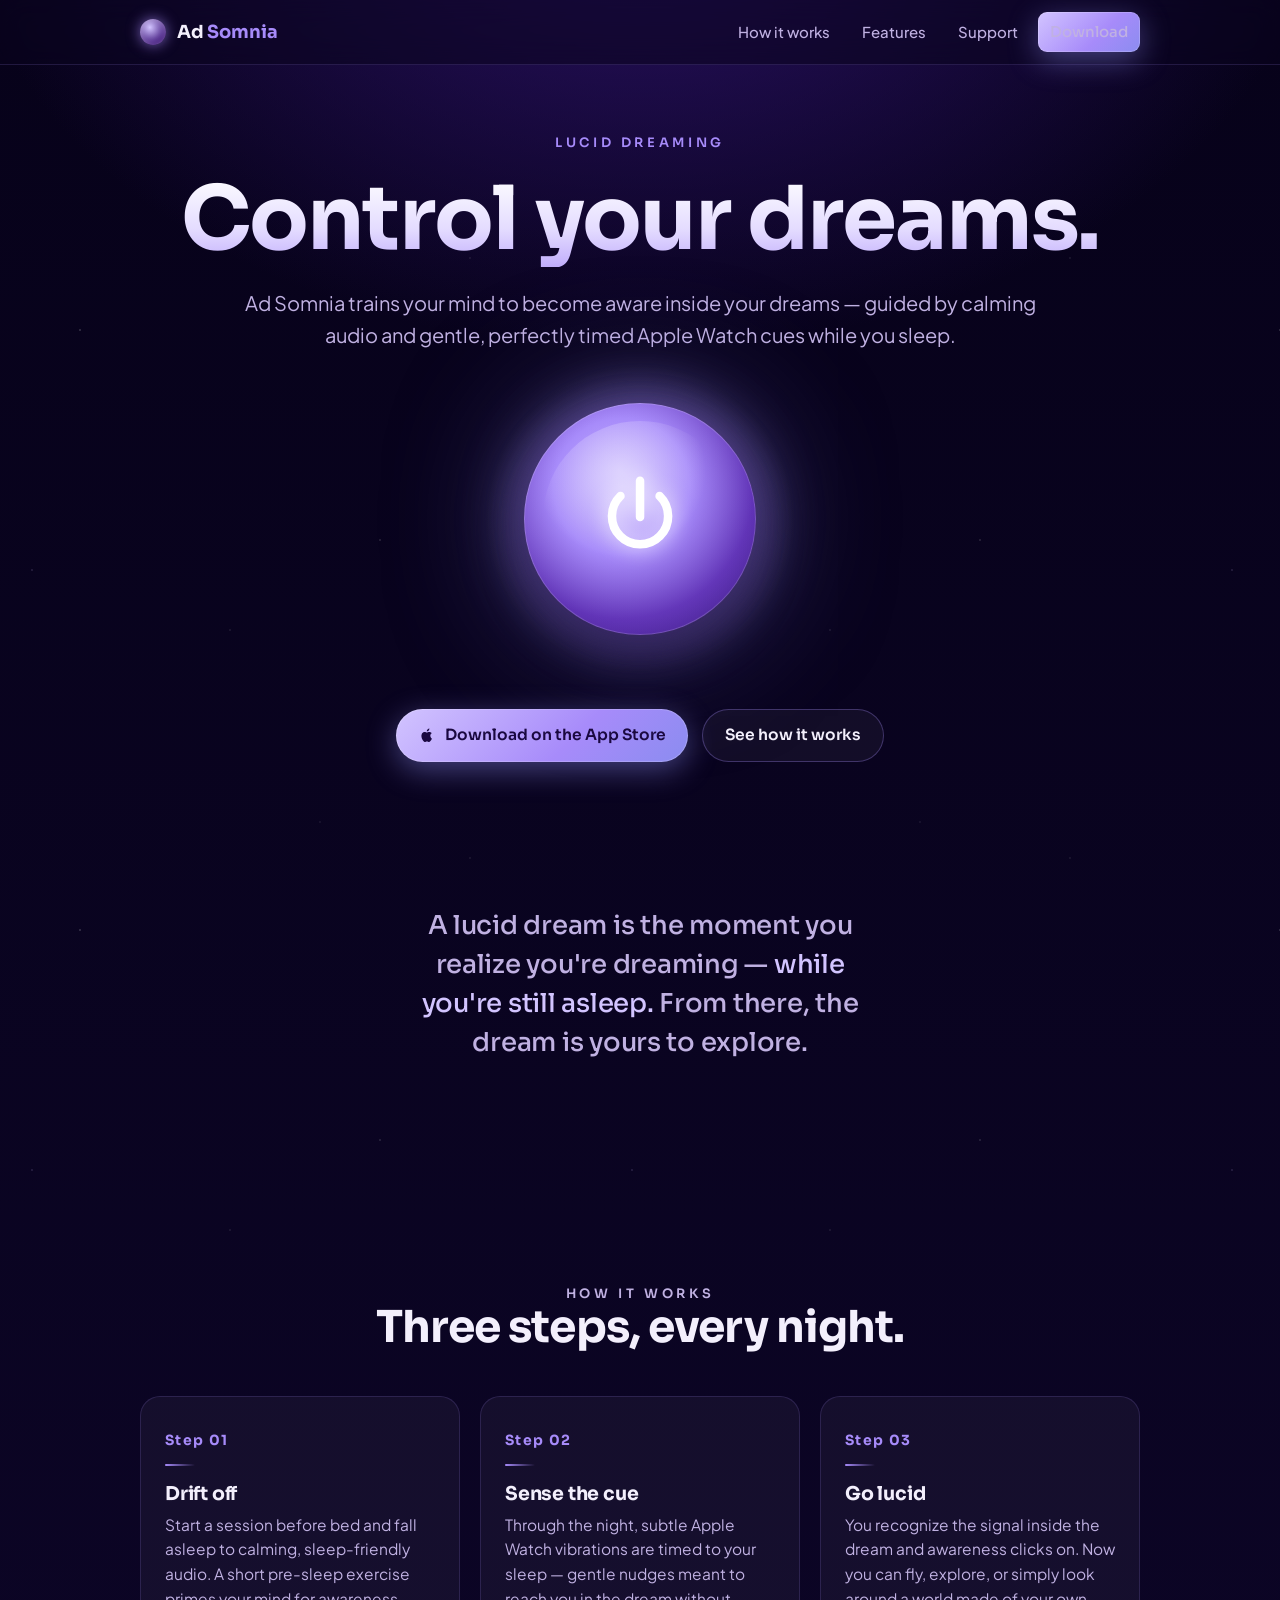
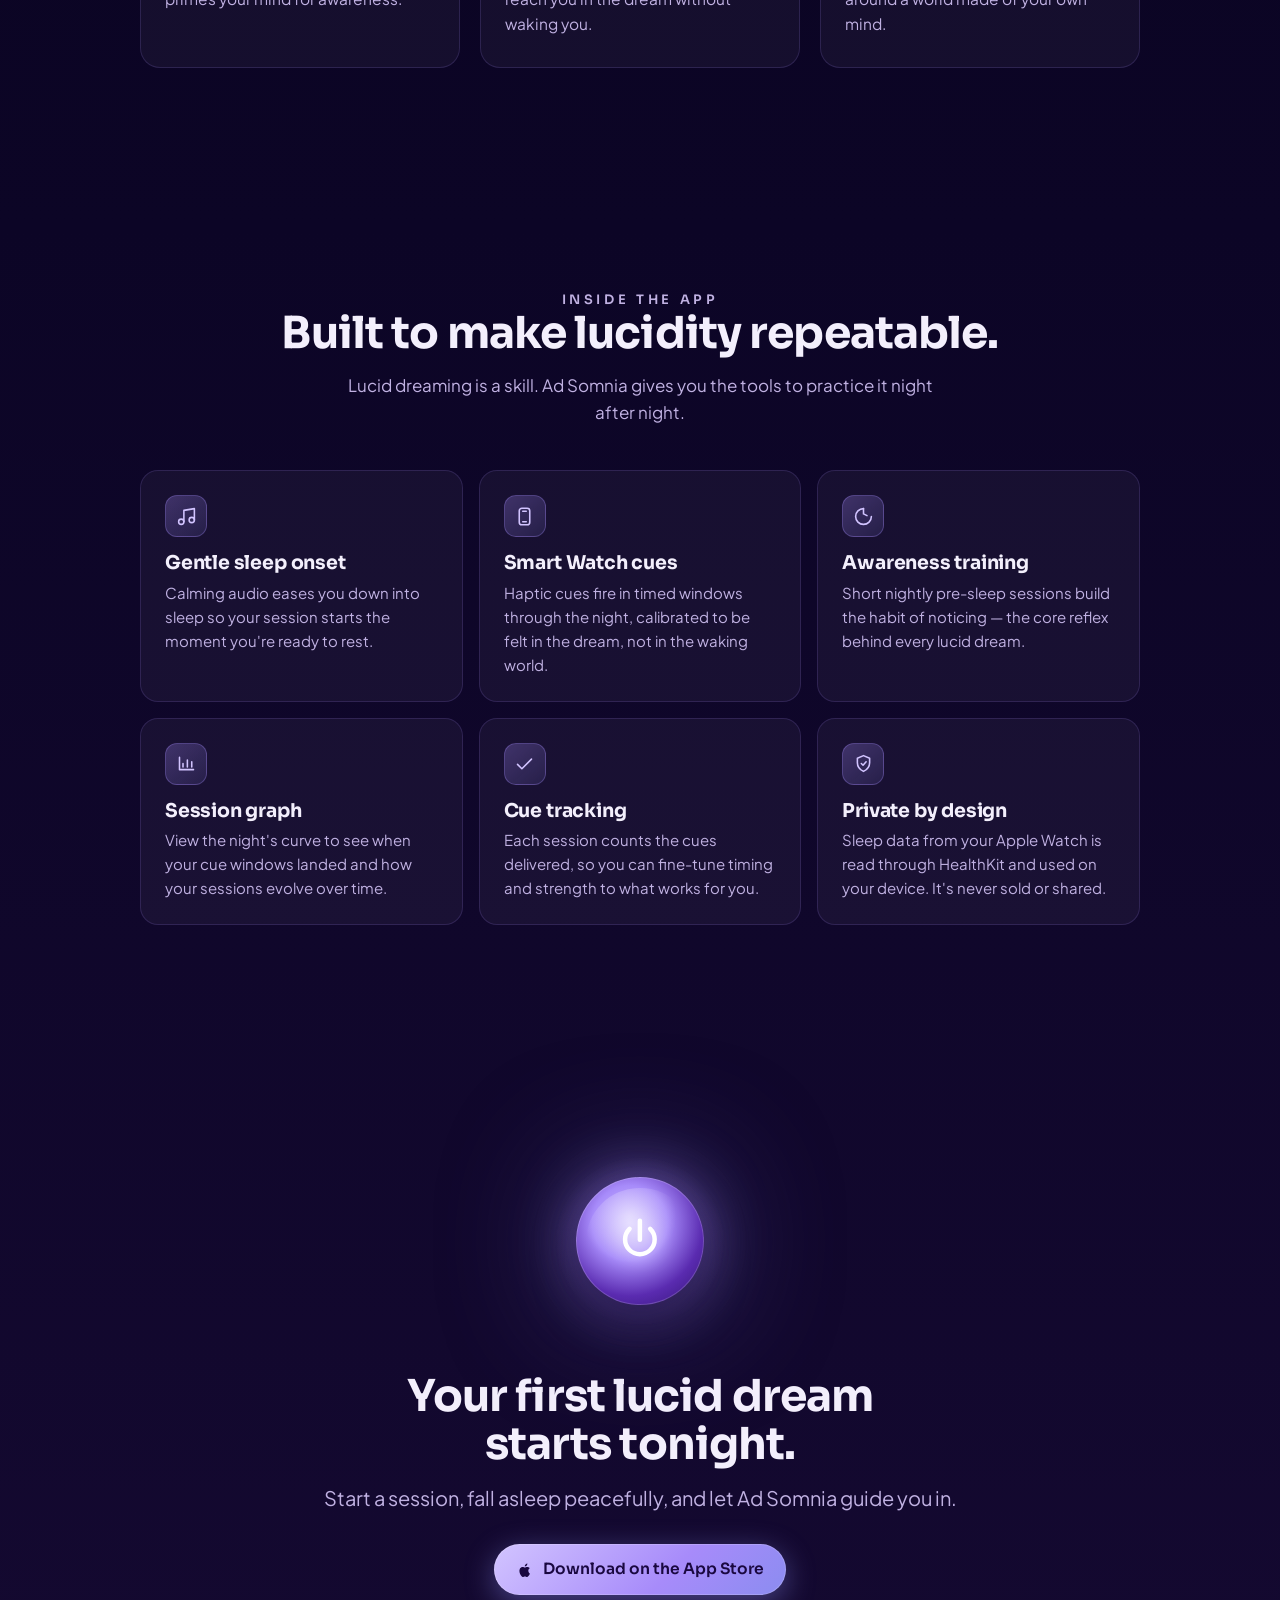
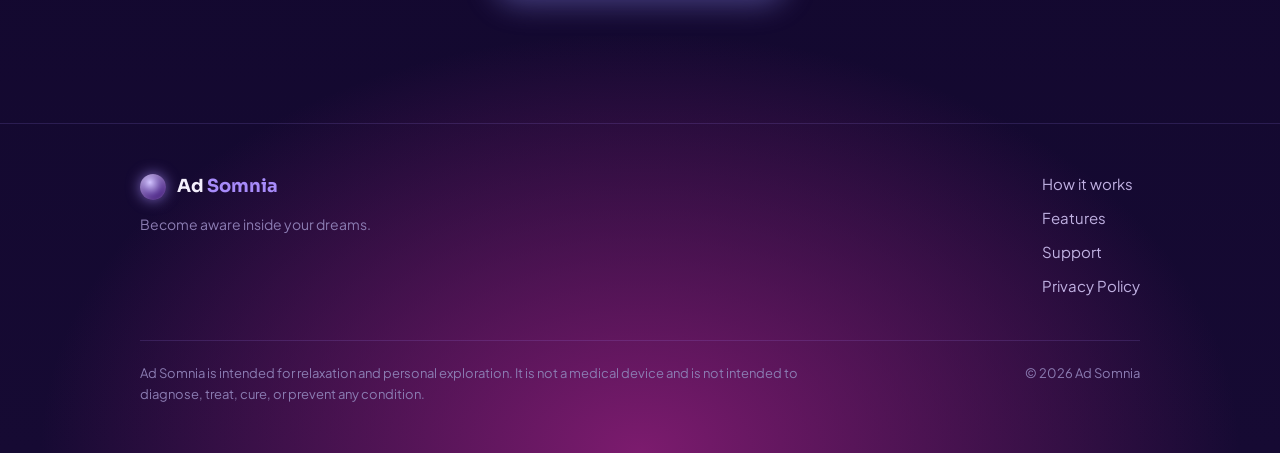
==== index.html @ f47bc347 "Add files via upload" ====
<!DOCTYPE html>
<html lang="en">
<head>
<meta charset="UTF-8">
<meta name="viewport" content="width=device-width, initial-scale=1">
<title>Ad Somnia — Control Your Dreams</title>
<meta name="description" content="Ad Somnia trains your mind to become aware inside your dreams, guided by calming audio and gentle, perfectly timed Apple Watch cues during sleep.">
<meta property="og:title" content="Ad Somnia — Control Your Dreams">
<meta property="og:description" content="Become aware inside your dreams. Gentle Apple Watch cues guide you toward lucid dreaming.">
<meta property="og:type" content="website">
<meta name="theme-color" content="#07021a">
<link rel="preconnect" href="https://fonts.googleapis.com">
<link rel="preconnect" href="https://fonts.gstatic.com" crossorigin>
<link href="https://fonts.googleapis.com/css2?family=Sora:wght@400;500;600;700&family=Plus+Jakarta+Sans:wght@400;500;600;700&display=swap" rel="stylesheet">
<link rel="stylesheet" href="styles.css">
</head>
<body>
<div class="shell">

  <!-- nav -->
  <header class="nav">
    <div class="wrap">
      <a class="brand" href="index.html">
        <span class="mark" aria-hidden="true"></span>
        <span class="name">Ad <i>Somnia</i></span>
      </a>
      <nav class="nav-links">
        <a href="#how">How it works</a>
        <a href="#features">Features</a>
        <a href="support.html">Support</a>
        <a class="btn btn-primary" href="#" data-appstore>Download</a>
      </nav>
    </div>
  </header>

  <!-- hero -->
  <section class="hero">
    <div class="wrap hero-anim">
      <p class="eyebrow">Lucid Dreaming</p>
      <h1>Control your dreams.</h1>
      <p class="lead">Ad Somnia trains your mind to become aware inside your dreams — guided by calming audio and gentle, perfectly timed Apple Watch cues while you sleep.</p>
      <div class="orb-stage hero-anim">
        <div class="orb" role="img" aria-label="Glowing dream cue orb">
          <svg viewBox="0 0 24 24" aria-hidden="true">
            <path d="M12 3 V 11.5"/>
            <path d="M7.4 6.6 a 6.6 6.6 0 1 0 9.2 0"/>
          </svg>
        </div>
      </div>
      <div class="cta-row">
        <a class="btn btn-primary" href="#" data-appstore>
          <svg viewBox="0 0 24 24" fill="currentColor" aria-hidden="true"><path d="M16.4 12.9c0-2.2 1.8-3.3 1.9-3.3-1-1.5-2.6-1.7-3.2-1.7-1.4-.1-2.6.8-3.3.8s-1.7-.8-2.9-.8c-1.5 0-2.9.9-3.6 2.2-1.6 2.7-.4 6.7 1.1 8.9.7 1.1 1.6 2.3 2.7 2.2 1.1 0 1.5-.7 2.8-.7s1.7.7 2.9.7 1.9-1.1 2.6-2.1c.8-1.2 1.2-2.4 1.2-2.4s-2.2-.9-2.2-3.7zM14.3 5.9c.6-.7 1-1.7.9-2.7-.9 0-1.9.6-2.5 1.3-.6.6-1.1 1.6-1 2.6 1 .1 2-.5 2.6-1.2z"/></svg>
          Download on the App Store
        </a>
        <a class="btn btn-ghost" href="#how">See how it works</a>
      </div>
    </div>
  </section>

  <!-- what is -->
  <section class="band">
    <div class="wrap">
      <p>A lucid dream is the moment you realize you're dreaming — <em>while you're still asleep.</em> From there, the dream is yours to explore.</p>
    </div>
  </section>

  <!-- how it works -->
  <section id="how">
    <div class="wrap">
      <div class="section-head">
        <p class="eyebrow">How it works</p>
        <h2>Three steps, every night.</h2>
      </div>
      <div class="steps">
        <article class="step">
          <span class="num">Step 01</span>
          <h3>Drift off</h3>
          <p>Start a session before bed and fall asleep to calming, sleep-friendly audio. A short pre-sleep exercise primes your mind for awareness.</p>
        </article>
        <article class="step">
          <span class="num">Step 02</span>
          <h3>Sense the cue</h3>
          <p>Through the night, subtle Apple Watch vibrations are timed to your sleep — gentle nudges meant to reach you in the dream without waking you.</p>
        </article>
        <article class="step">
          <span class="num">Step 03</span>
          <h3>Go lucid</h3>
          <p>You recognize the signal inside the dream and awareness clicks on. Now you can fly, explore, or simply look around a world made of your own mind.</p>
        </article>
      </div>
    </div>
  </section>

  <!-- features -->
  <section id="features">
    <div class="wrap">
      <div class="section-head">
        <p class="eyebrow">Inside the app</p>
        <h2>Built to make lucidity repeatable.</h2>
        <p>Lucid dreaming is a skill. Ad Somnia gives you the tools to practice it night after night.</p>
      </div>
      <div class="features">
        <article class="feature">
          <span class="ico"><svg viewBox="0 0 24 24" aria-hidden="true"><path d="M9 18V5l12-2v13"/><circle cx="6" cy="18" r="3"/><circle cx="18" cy="16" r="3"/></svg></span>
          <h3>Gentle sleep onset</h3>
          <p>Calming audio eases you down into sleep so your session starts the moment you're ready to rest.</p>
        </article>
        <article class="feature">
          <span class="ico"><svg viewBox="0 0 24 24" aria-hidden="true"><rect x="6" y="2.5" width="12" height="19" rx="3"/><path d="M10 6h4M10 18h4"/></svg></span>
          <h3>Smart Watch cues</h3>
          <p>Haptic cues fire in timed windows through the night, calibrated to be felt in the dream, not in the waking world.</p>
        </article>
        <article class="feature">
          <span class="ico"><svg viewBox="0 0 24 24" aria-hidden="true"><path d="M12 3a9 9 0 1 0 9 9"/><path d="M12 3v6l4 2"/></svg></span>
          <h3>Awareness training</h3>
          <p>Short nightly pre-sleep sessions build the habit of noticing — the core reflex behind every lucid dream.</p>
        </article>
        <article class="feature">
          <span class="ico"><svg viewBox="0 0 24 24" aria-hidden="true"><path d="M4 19V5M4 19h16"/><path d="M8 16v-4M13 16V8M18 16v-6"/></svg></span>
          <h3>Session graph</h3>
          <p>View the night's curve to see when your cue windows landed and how your sessions evolve over time.</p>
        </article>
        <article class="feature">
          <span class="ico"><svg viewBox="0 0 24 24" aria-hidden="true"><path d="M20 7L9 18l-5-5"/></svg></span>
          <h3>Cue tracking</h3>
          <p>Each session counts the cues delivered, so you can fine-tune timing and strength to what works for you.</p>
        </article>
        <article class="feature">
          <span class="ico"><svg viewBox="0 0 24 24" aria-hidden="true"><path d="M12 3l7 3v5c0 4.5-3 8-7 10-4-2-7-5.5-7-10V6z"/><path d="M9.5 12l2 2 3.5-4"/></svg></span>
          <h3>Private by design</h3>
          <p>Sleep data from your Apple Watch is read through HealthKit and used on your device. It's never sold or shared.</p>
        </article>
      </div>
    </div>
  </section>

  <!-- closing cta -->
  <section class="closing">
    <div class="wrap">
      <div class="orb-stage">
        <div class="orb orb-sm" role="img" aria-label="Glowing dream cue orb">
          <svg viewBox="0 0 24 24" aria-hidden="true">
            <path d="M12 3 V 11.5"/>
            <path d="M7.4 6.6 a 6.6 6.6 0 1 0 9.2 0"/>
          </svg>
        </div>
      </div>
      <h2>Your first lucid dream starts tonight.</h2>
      <p class="lead">Start a session, fall asleep peacefully, and let Ad Somnia guide you in.</p>
      <a class="btn btn-primary" href="#" data-appstore>
        <svg viewBox="0 0 24 24" fill="currentColor" aria-hidden="true"><path d="M16.4 12.9c0-2.2 1.8-3.3 1.9-3.3-1-1.5-2.6-1.7-3.2-1.7-1.4-.1-2.6.8-3.3.8s-1.7-.8-2.9-.8c-1.5 0-2.9.9-3.6 2.2-1.6 2.7-.4 6.7 1.1 8.9.7 1.1 1.6 2.3 2.7 2.2 1.1 0 1.5-.7 2.8-.7s1.7.7 2.9.7 1.9-1.1 2.6-2.1c.8-1.2 1.2-2.4 1.2-2.4s-2.2-.9-2.2-3.7zM14.3 5.9c.6-.7 1-1.7.9-2.7-.9 0-1.9.6-2.5 1.3-.6.6-1.1 1.6-1 2.6 1 .1 2-.5 2.6-1.2z"/></svg>
        Download on the App Store
      </a>
    </div>
  </section>

  <!-- footer -->
  <footer class="foot">
    <div class="wrap">
      <div>
        <a class="brand" href="index.html">
          <span class="mark" aria-hidden="true"></span>
          <span class="name">Ad <i>Somnia</i></span>
        </a>
        <p class="tag">Become aware inside your dreams.</p>
      </div>
      <nav aria-label="Footer">
        <a href="#how">How it works</a>
        <a href="#features">Features</a>
        <a href="support.html">Support</a>
        <a href="privacy.html">Privacy Policy</a>
      </nav>
      <div class="legal">
        <p>Ad Somnia is intended for relaxation and personal exploration. It is not a medical device and is not intended to diagnose, treat, cure, or prevent any condition.</p>
        <p>© 2026 Ad Somnia</p>
      </div>
    </div>
  </footer>

</div>
</body>
</html>
---- styles.css ----
/* ============================================================
   Ad Somnia — shared design system
   Nocturnal indigo→magenta, lavender glow orb signature.
   ============================================================ */

:root {
  /* palette */
  --void:        #07021a;
  --deep:        #130734;
  --violet:      #3a1078;
  --magenta:     #7e1c83;
  --glow:        #a78bfa;
  --glow-bright: #d2c4ff;
  --periwinkle:  #8b8cf0;

  --text:        #f3effc;
  --muted:       #c0b1e2;
  --muted-dim:   #8b7cb2;

  --line:        rgba(167,139,250,0.16);
  --line-strong: rgba(167,139,250,0.30);
  --card:        rgba(255,255,255,0.045);
  --card-hover:  rgba(255,255,255,0.075);

  /* type */
  --display: "Sora", ui-sans-serif, system-ui, sans-serif;
  --body:    "Plus Jakarta Sans", ui-sans-serif, system-ui, sans-serif;

  /* scale */
  --w:       1080px;
  --pad:     clamp(20px, 5vw, 40px);
}

* { box-sizing: border-box; margin: 0; padding: 0; }

html { scroll-behavior: smooth; -webkit-text-size-adjust: 100%; }

body {
  font-family: var(--body);
  color: var(--text);
  line-height: 1.6;
  font-size: 17px;
  background:
    radial-gradient(1100px 760px at 50% -120px, #2c1268 0%, transparent 62%),
    radial-gradient(1000px 700px at 50% 100%, #7c1b6e 0%, transparent 60%),
    linear-gradient(180deg, var(--void) 0%, #0c0526 50%, #160a33 100%);
  background-repeat: no-repeat;
  min-height: 100vh;
  overflow-x: hidden;
  -webkit-font-smoothing: antialiased;
  text-rendering: optimizeLegibility;
}

/* faint drifting starfield, kept very low so the orb stays the star */
body::before {
  content: "";
  position: fixed;
  inset: -50%;
  background-image:
    radial-gradient(1.5px 1.5px at 20% 30%, rgba(255,255,255,0.55), transparent),
    radial-gradient(1.5px 1.5px at 70% 65%, rgba(255,255,255,0.4),  transparent),
    radial-gradient(1px 1px   at 45% 80%, rgba(255,255,255,0.5),  transparent),
    radial-gradient(1px 1px   at 85% 18%, rgba(255,255,255,0.45), transparent),
    radial-gradient(1.5px 1.5px at 12% 70%, rgba(210,196,255,0.45), transparent),
    radial-gradient(1px 1px   at 60% 12%, rgba(255,255,255,0.4),  transparent);
  background-size: 600px 600px;
  opacity: 0.5;
  pointer-events: none;
  z-index: 0;
  animation: drift 90s linear infinite;
}
@keyframes drift { to { transform: translateY(-200px); } }

a { color: var(--glow-bright); text-decoration: none; }
a:hover { color: #fff; }

:focus-visible {
  outline: 2px solid var(--glow-bright);
  outline-offset: 3px;
  border-radius: 6px;
}

/* ---------- layout primitives ---------- */
.wrap { width: 100%; max-width: var(--w); margin: 0 auto; padding-inline: var(--pad); }
.shell { position: relative; z-index: 1; }
section { padding-block: clamp(56px, 9vw, 104px); }

.eyebrow {
  font-family: var(--display);
  font-size: 13px;
  font-weight: 600;
  letter-spacing: 0.28em;
  text-transform: uppercase;
  color: var(--glow);
  margin-bottom: 18px;
}

h1, h2, h3 { font-family: var(--display); line-height: 1.08; letter-spacing: -0.02em; font-weight: 700; }
h2 { font-size: clamp(28px, 4.4vw, 44px); }
h3 { font-size: 19px; letter-spacing: -0.01em; }

p.lead { color: var(--muted); font-size: clamp(17px, 2.1vw, 20px); max-width: 56ch; }

/* ---------- nav ---------- */
.nav {
  position: sticky; top: 0; z-index: 50;
  backdrop-filter: blur(14px);
  -webkit-backdrop-filter: blur(14px);
  background: rgba(10,4,30,0.55);
  border-bottom: 1px solid var(--line);
}
.nav .wrap { display: flex; align-items: center; justify-content: space-between; height: 64px; }
.brand { display: flex; align-items: center; gap: 11px; font-family: var(--display); font-weight: 700; font-size: 18px; letter-spacing: -0.01em; color: var(--text); }
.brand:hover { color: var(--text); }
.brand .mark {
  width: 26px; height: 26px; border-radius: 50%; flex: none;
  background: radial-gradient(circle at 38% 32%, var(--glow-bright), var(--violet) 72%);
  box-shadow: 0 0 14px rgba(167,139,250,0.7), inset 0 0 6px rgba(255,255,255,0.4);
}
.brand .name i { font-style: normal; color: var(--glow); }
.nav-links { display: flex; align-items: center; gap: 8px; }
.nav-links a { color: var(--muted); font-weight: 500; font-size: 15px; padding: 8px 12px; border-radius: 9px; }
.nav-links a:hover { color: #fff; background: var(--card); }

/* ---------- buttons ---------- */
.btn {
  display: inline-flex; align-items: center; gap: 9px;
  font-family: var(--display); font-weight: 600; font-size: 15.5px;
  padding: 13px 22px; border-radius: 999px; border: 0; cursor: pointer;
  transition: transform .18s ease, box-shadow .25s ease, background .2s ease;
}
.btn-primary {
  color: #1a0840;
  background: linear-gradient(135deg, var(--glow-bright), var(--glow) 60%, var(--periwinkle));
  box-shadow: 0 8px 30px rgba(139,140,240,0.45), 0 0 0 1px rgba(255,255,255,0.18) inset;
}
.btn-primary:hover { color: #1a0840; transform: translateY(-2px); box-shadow: 0 12px 38px rgba(139,140,240,0.6), 0 0 0 1px rgba(255,255,255,0.28) inset; }
.btn-ghost {
  color: var(--text);
  background: var(--card);
  border: 1px solid var(--line-strong);
}
.btn-ghost:hover { color: #fff; background: var(--card-hover); transform: translateY(-2px); }
.btn svg { width: 18px; height: 18px; }

/* ---------- the orb (signature) ---------- */
.orb-stage { display: grid; place-items: center; padding-block: clamp(20px, 5vw, 44px); }
.orb {
  position: relative;
  width: clamp(168px, 34vw, 232px);
  aspect-ratio: 1;
  border-radius: 50%;
  display: grid; place-items: center;
  background:
    radial-gradient(circle at 42% 36%, var(--glow-bright) 0%, var(--glow) 34%, #5a2bb0 66%, #2f1170 100%);
  box-shadow:
    0 0 0 1px rgba(255,255,255,0.18) inset,
    0 18px 40px rgba(20,6,52,0.6),
    0 0 60px rgba(167,139,250,0.55),
    0 0 130px rgba(139,140,240,0.5);
  animation: orbPulse 5.5s ease-in-out infinite;
}
.orb::before {           /* outer halo */
  content: ""; position: absolute; inset: -26%;
  border-radius: 50%;
  background: radial-gradient(circle, rgba(167,139,250,0.32) 0%, transparent 62%);
  z-index: -1;
  animation: haloPulse 5.5s ease-in-out infinite;
}
.orb::after {            /* glossy top highlight */
  content: ""; position: absolute; inset: 8%;
  border-radius: 50%;
  background: radial-gradient(circle at 40% 26%, rgba(255,255,255,0.45), transparent 46%);
  pointer-events: none;
}
.orb svg { width: 44%; height: 44%; filter: drop-shadow(0 0 10px rgba(255,255,255,0.85)); z-index: 1; }
.orb svg path { stroke: #fff; stroke-width: 2; stroke-linecap: round; fill: none; }

@keyframes orbPulse {
  0%, 100% { transform: scale(1);    box-shadow: 0 0 0 1px rgba(255,255,255,0.18) inset, 0 18px 40px rgba(20,6,52,0.6), 0 0 55px rgba(167,139,250,0.5),  0 0 120px rgba(139,140,240,0.45); }
  50%      { transform: scale(1.035); box-shadow: 0 0 0 1px rgba(255,255,255,0.22) inset, 0 18px 40px rgba(20,6,52,0.6), 0 0 80px rgba(167,139,250,0.7), 0 0 165px rgba(139,140,240,0.6); }
}
@keyframes haloPulse { 0%,100% { opacity: 0.7; } 50% { opacity: 1; } }

.orb-sm { width: clamp(96px, 20vw, 128px); animation-duration: 6s; }
.orb-sm svg { width: 42%; height: 42%; }

/* ---------- hero ---------- */
.hero { text-align: center; padding-top: clamp(36px, 7vw, 68px); padding-bottom: clamp(20px, 5vw, 40px); }
.hero h1 {
  font-size: clamp(44px, 9vw, 88px);
  font-weight: 700;
  margin-bottom: 20px;
  background: linear-gradient(180deg, #ffffff 0%, #e4dcff 60%, var(--glow) 130%);
  -webkit-background-clip: text; background-clip: text; color: transparent;
}
.hero p.lead { margin: 0 auto 8px; text-align: center; }
.hero .cta-row { display: flex; gap: 14px; justify-content: center; flex-wrap: wrap; margin-top: 30px; }
.hero-anim > * { opacity: 0; animation: rise .9s cubic-bezier(.2,.7,.2,1) forwards; }
.hero-anim > *:nth-child(1) { animation-delay: .05s; }
.hero-anim > *:nth-child(2) { animation-delay: .15s; }
.hero-anim > *:nth-child(3) { animation-delay: .25s; }
.hero-anim > *:nth-child(4) { animation-delay: .35s; }
.orb-stage.hero-anim { opacity: 1; animation: none; }
.orb-stage.hero-anim .orb { animation: rise .9s cubic-bezier(.2,.7,.2,1) .45s both, orbPulse 5.5s ease-in-out 1.4s infinite; }
@keyframes rise { from { opacity: 0; transform: translateY(22px); } to { opacity: 1; transform: translateY(0); } }

/* ---------- "what is" band ---------- */
.band { text-align: center; }
.band p { color: var(--muted); font-size: clamp(19px, 2.6vw, 26px); line-height: 1.5; max-width: 24ch; margin: 0 auto; font-family: var(--display); font-weight: 500; letter-spacing: -0.01em; }
.band p em { font-style: normal; color: var(--glow-bright); }

/* ---------- steps (a real sequence — numbering earns its place) ---------- */
.steps { display: grid; gap: 20px; grid-template-columns: repeat(3, 1fr); margin-top: 44px; }
.step {
  background: var(--card); border: 1px solid var(--line);
  border-radius: 20px; padding: 28px 24px 30px;
  transition: transform .2s ease, border-color .2s ease, background .2s ease;
}
.step:hover { transform: translateY(-4px); border-color: var(--line-strong); background: var(--card-hover); }
.step .num { font-family: var(--display); font-weight: 700; font-size: 14px; letter-spacing: 0.1em; color: var(--glow); }
.step .num::after { content: ""; display: block; width: 30px; height: 2px; margin-top: 12px; background: linear-gradient(90deg, var(--glow), transparent); border-radius: 2px; }
.step h3 { margin: 18px 0 8px; }
.step p { color: var(--muted); font-size: 15.5px; }

/* ---------- features grid ---------- */
.section-head { text-align: center; margin-bottom: 8px; }
.section-head p { color: var(--muted); margin: 14px auto 0; max-width: 50ch; }
.features { display: grid; gap: 16px; grid-template-columns: repeat(3, 1fr); margin-top: 44px; }
.feature {
  background: var(--card); border: 1px solid var(--line);
  border-radius: 18px; padding: 24px;
  transition: transform .2s ease, border-color .2s ease, background .2s ease;
}
.feature:hover { transform: translateY(-4px); border-color: var(--line-strong); background: var(--card-hover); }
.feature .ico {
  width: 42px; height: 42px; border-radius: 12px; display: grid; place-items: center; margin-bottom: 16px;
  background: linear-gradient(140deg, rgba(167,139,250,0.28), rgba(139,140,240,0.12));
  border: 1px solid var(--line-strong);
}
.feature .ico svg { width: 21px; height: 21px; stroke: var(--glow-bright); fill: none; stroke-width: 1.8; stroke-linecap: round; stroke-linejoin: round; }
.feature h3 { margin-bottom: 7px; }
.feature p { color: var(--muted); font-size: 15px; }

/* ---------- closing cta ---------- */
.closing { text-align: center; }
.closing h2 { margin: 24px auto 14px; max-width: 16ch; }
.closing p.lead { margin: 0 auto 30px; text-align: center; }

/* ---------- footer ---------- */
.foot { border-top: 1px solid var(--line); padding-block: 48px; margin-top: 24px; }
.foot .wrap { display: flex; flex-wrap: wrap; gap: 24px 48px; justify-content: space-between; align-items: flex-start; }
.foot .brand { margin-bottom: 12px; }
.foot .tag { color: var(--muted-dim); font-size: 14px; max-width: 34ch; }
.foot nav { display: flex; flex-direction: column; gap: 10px; }
.foot nav a { color: var(--muted); font-size: 15px; }
.foot nav a:hover { color: #fff; }
.foot .legal { width: 100%; border-top: 1px solid var(--line); margin-top: 18px; padding-top: 22px; display: flex; flex-wrap: wrap; gap: 8px 24px; justify-content: space-between; color: var(--muted-dim); font-size: 13px; }
.foot .legal p { max-width: 70ch; }

/* ============================================================
   Support + Privacy (document) styles
   ============================================================ */
.doc-hero { text-align: center; padding-top: clamp(40px, 7vw, 72px); padding-bottom: clamp(8px, 3vw, 24px); }
.doc-hero h1 { font-size: clamp(38px, 7vw, 60px); margin: 22px 0 16px; background: linear-gradient(180deg,#fff,#e4dcff 70%,var(--glow) 130%); -webkit-background-clip: text; background-clip: text; color: transparent; }
.doc-hero p.lead { margin: 0 auto; text-align: center; }

.contact-card {
  max-width: 640px; margin: 0 auto;
  background: var(--card); border: 1px solid var(--line-strong);
  border-radius: 22px; padding: 30px;
  display: flex; flex-wrap: wrap; gap: 18px 28px; align-items: center; justify-content: space-between;
}
.contact-card .ct-label { font-family: var(--display); font-weight: 600; font-size: 14px; letter-spacing: 0.04em; color: var(--glow); margin-bottom: 6px; }
.contact-card .ct-mail { font-family: var(--display); font-size: clamp(20px,3vw,26px); font-weight: 600; color: var(--text); }
.contact-card .ct-mail:hover { color: var(--glow-bright); }
.contact-card .ct-note { color: var(--muted-dim); font-size: 14px; margin-top: 6px; }

/* FAQ */
.faq-wrap { max-width: 760px; margin: 0 auto; }
.faq-group { margin-top: 44px; }
.faq-group > h2 { font-size: clamp(22px, 3vw, 28px); margin-bottom: 6px; }
.faq-group > .gl { color: var(--muted-dim); font-size: 14px; margin-bottom: 18px; }
details.faq {
  border: 1px solid var(--line); border-radius: 14px;
  background: var(--card); margin-bottom: 12px; overflow: hidden;
  transition: border-color .2s ease, background .2s ease;
}
details.faq[open] { border-color: var(--line-strong); background: var(--card-hover); }
details.faq summary {
  cursor: pointer; list-style: none; padding: 18px 22px;
  font-family: var(--display); font-weight: 600; font-size: 16.5px; color: var(--text);
  display: flex; align-items: center; justify-content: space-between; gap: 16px;
}
details.faq summary::-webkit-details-marker { display: none; }
details.faq summary .chev { flex: none; width: 20px; height: 20px; border-radius: 50%; display: grid; place-items: center; color: var(--glow); transition: transform .25s ease; }
details.faq[open] summary .chev { transform: rotate(180deg); }
details.faq summary .chev svg { width: 13px; height: 13px; stroke: currentColor; stroke-width: 2.4; fill: none; stroke-linecap: round; }
details.faq .ans { padding: 0 22px 20px; color: var(--muted); font-size: 15.5px; }
details.faq .ans p + p { margin-top: 12px; }
details.faq .ans ul { margin: 12px 0 0; padding-left: 20px; }
details.faq .ans li { margin-bottom: 7px; }
details.faq .ans strong { color: var(--text); font-weight: 600; }
.ui-chip { font-family: var(--display); font-size: 13px; font-weight: 600; color: var(--glow-bright); background: rgba(167,139,250,0.12); border: 1px solid var(--line); padding: 1px 8px; border-radius: 7px; white-space: nowrap; }

/* prose (privacy) */
.prose { max-width: 760px; margin: 0 auto; }
.prose h2 { font-size: clamp(21px, 3vw, 27px); margin: 40px 0 12px; }
.prose h2:first-child { margin-top: 0; }
.prose p { color: var(--muted); margin-bottom: 14px; }
.prose ul { color: var(--muted); margin: 0 0 16px; padding-left: 22px; }
.prose li { margin-bottom: 8px; }
.prose strong { color: var(--text); font-weight: 600; }
.prose .updated { color: var(--muted-dim); font-size: 14px; }
.notice {
  background: rgba(167,139,250,0.10); border: 1px solid var(--line-strong);
  border-radius: 14px; padding: 18px 20px; margin: 0 auto 32px; max-width: 760px;
  color: var(--muted); font-size: 14.5px;
}
.notice strong { color: var(--glow-bright); }

/* ---------- responsive ---------- */
@media (max-width: 760px) {
  .steps, .features { grid-template-columns: 1fr; }
  .nav-links a:not(.btn) { display: none; }       /* keep nav tidy on phones */
  .foot .wrap { flex-direction: column; }
  .contact-card { flex-direction: column; align-items: flex-start; }
}

@media (prefers-reduced-motion: reduce) {
  *, *::before, *::after { animation: none !important; scroll-behavior: auto; transition: none !important; }
  .hero-anim > *, .orb-stage.hero-anim .orb { opacity: 1 !important; transform: none !important; }
}
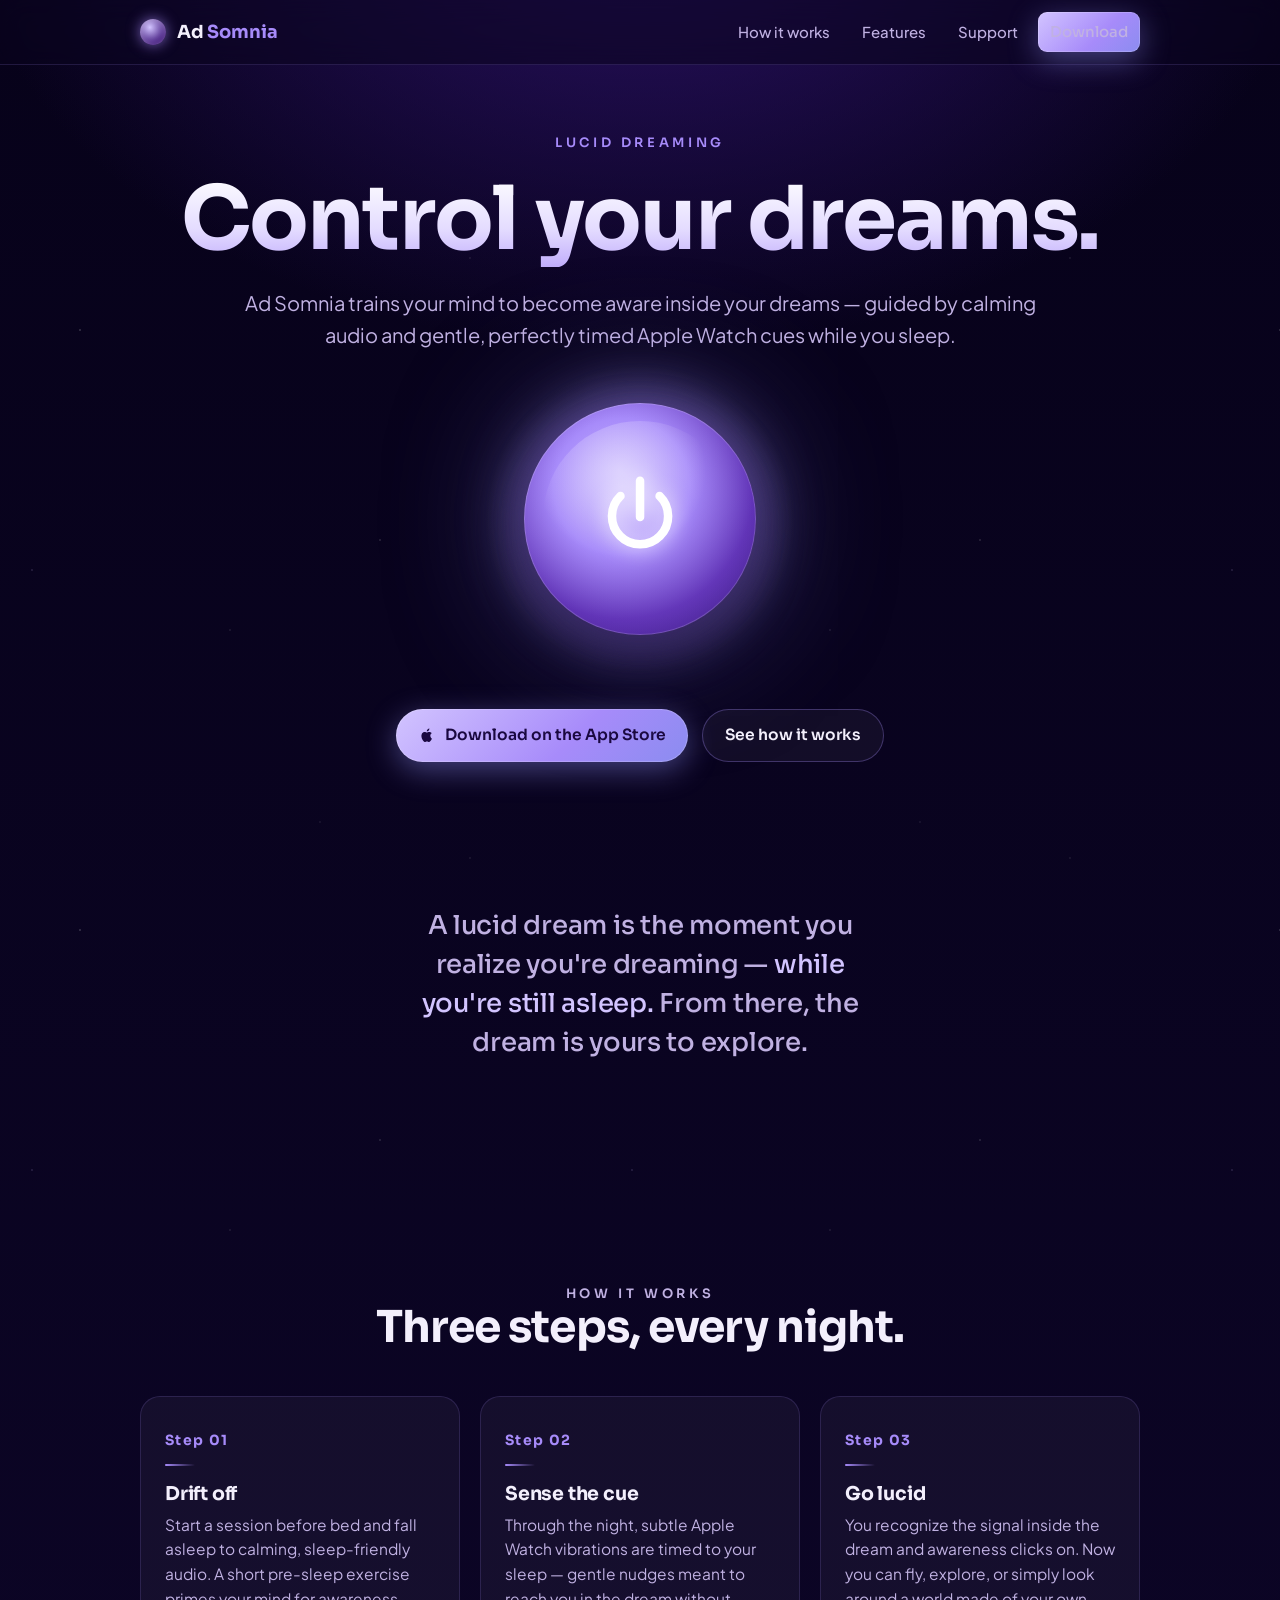
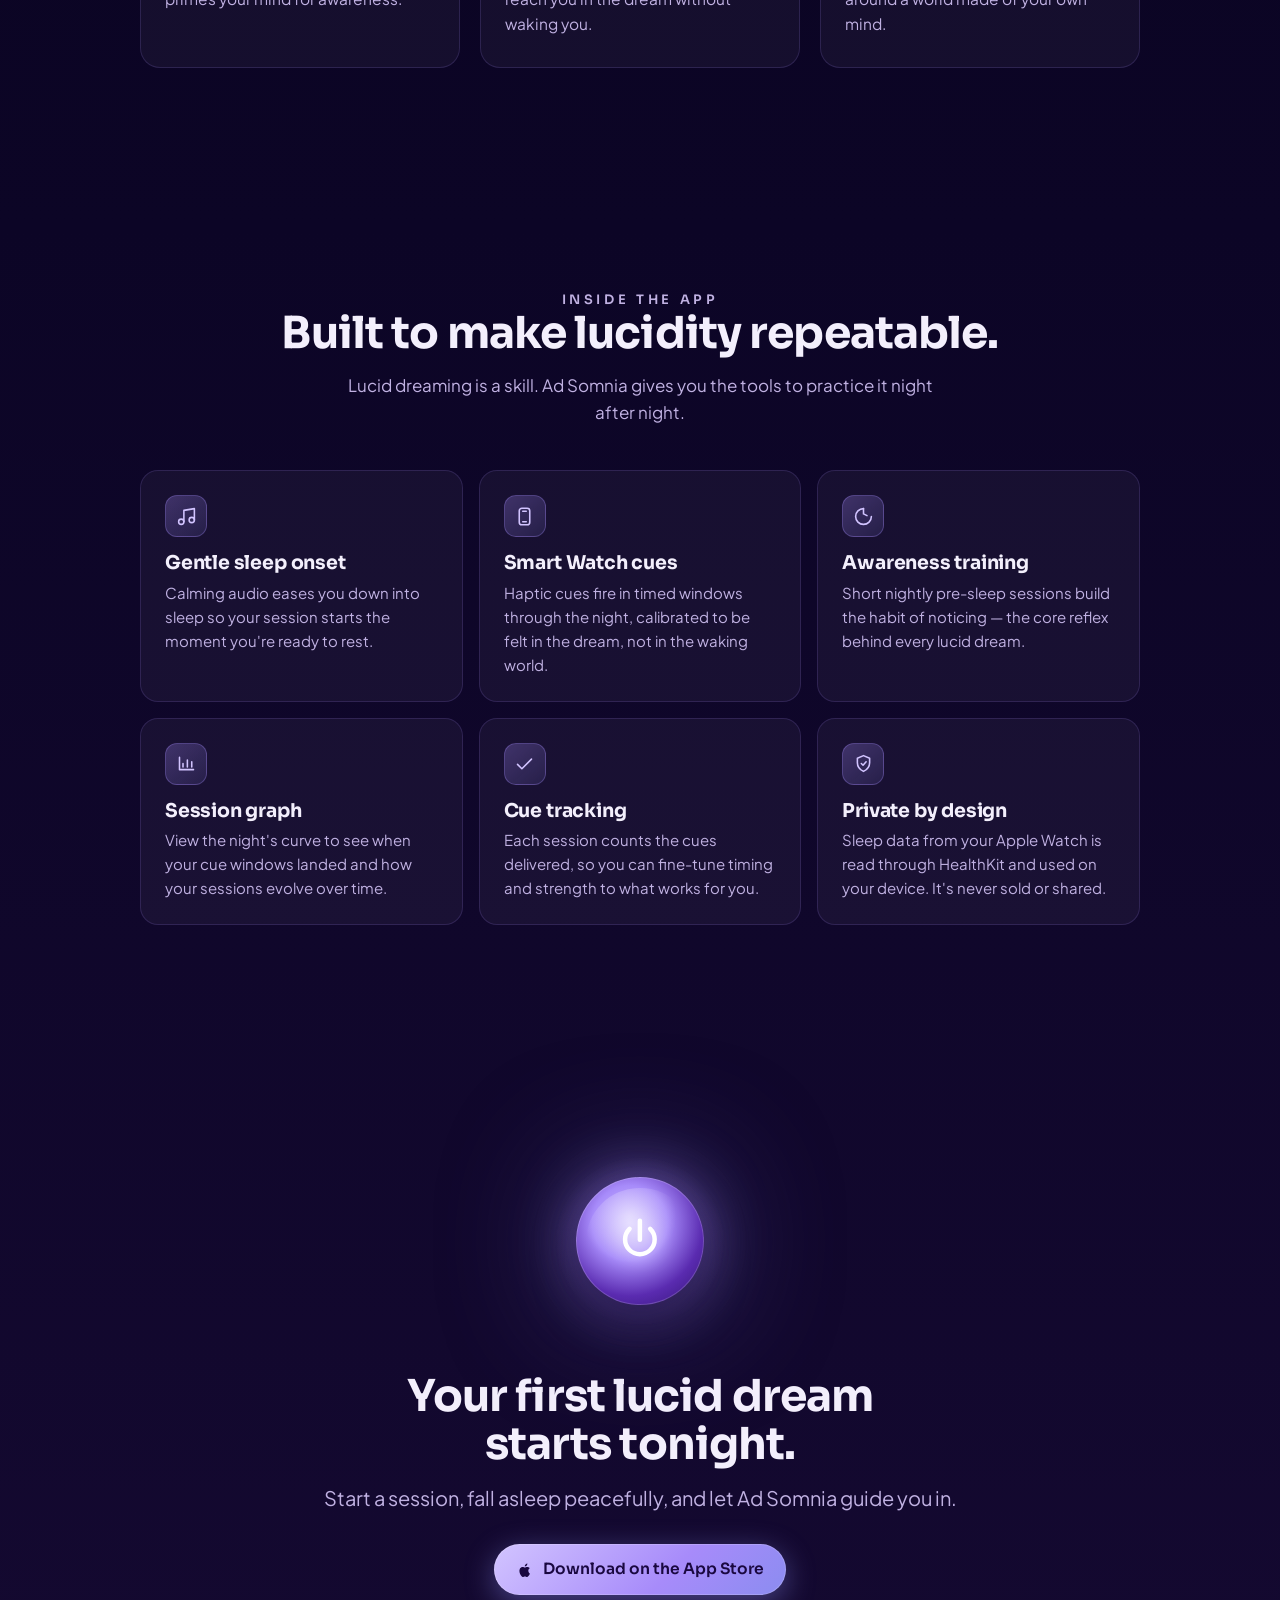
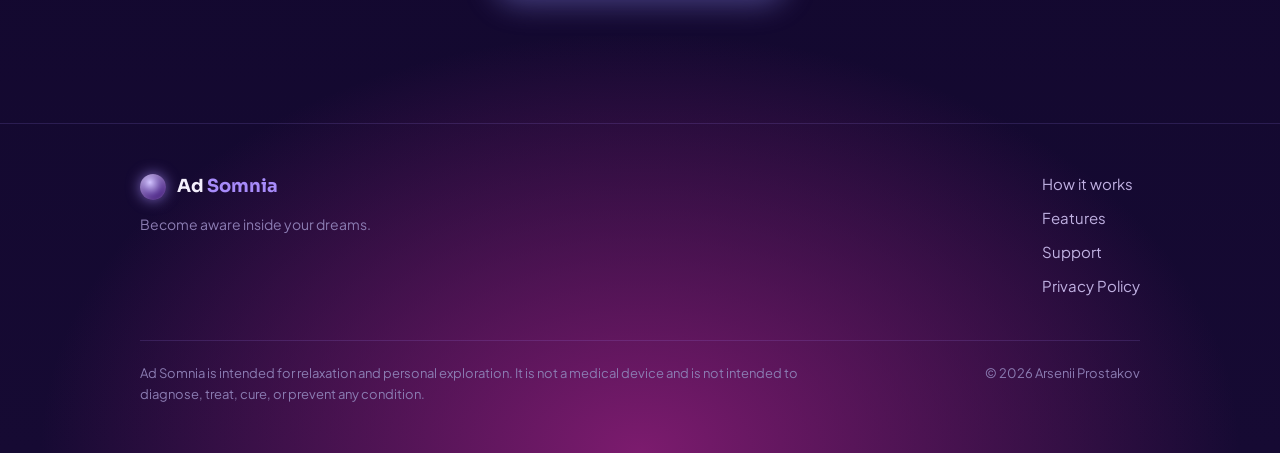
==== commit 2613c985: "Update copyright owner in footer" ====
--- a/index.html
+++ b/index.html
@@ -172,7 +172,7 @@
       </nav>
       <div class="legal">
         <p>Ad Somnia is intended for relaxation and personal exploration. It is not a medical device and is not intended to diagnose, treat, cure, or prevent any condition.</p>
-        <p>© 2026 Ad Somnia</p>
+        <p>© 2026 Arsenii Prostakov</p>
       </div>
     </div>
   </footer>
--- a/styles.css
+++ b/styles.css
@@ -311,6 +311,16 @@
 .prose ul { color: var(--muted); margin: 0 0 16px; padding-left: 22px; }
 .prose li { margin-bottom: 8px; }
 .prose strong { color: var(--text); font-weight: 600; }
+.prose code, .ans code {
+  font-family: ui-monospace, "SF Mono", Menlo, monospace;
+  font-size: 0.86em;
+  color: var(--glow-bright);
+  background: rgba(167,139,250,0.12);
+  border: 1px solid var(--line);
+  padding: 1px 6px;
+  border-radius: 6px;
+  word-break: break-word;
+}
 .prose .updated { color: var(--muted-dim); font-size: 14px; }
 .notice {
   background: rgba(167,139,250,0.10); border: 1px solid var(--line-strong);
